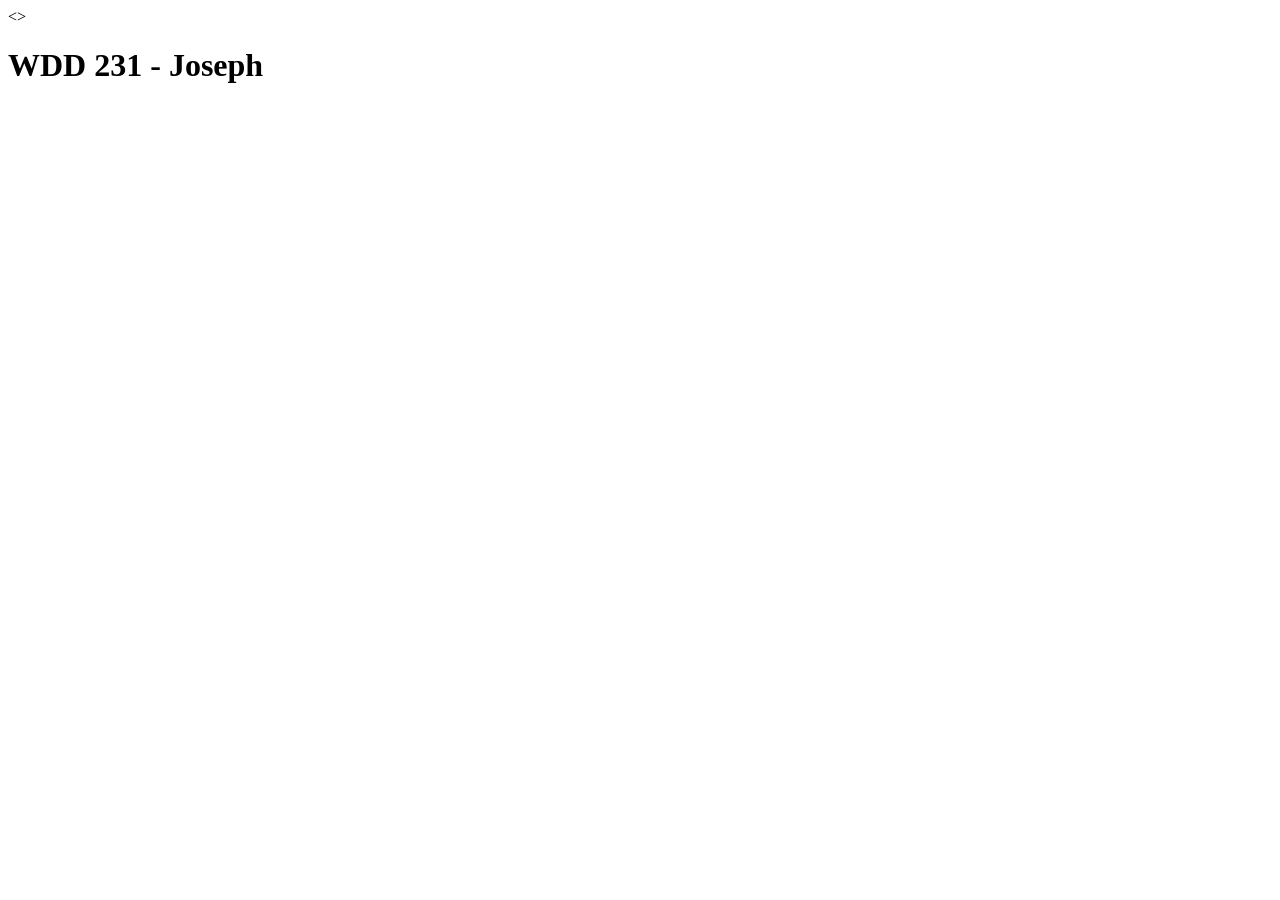
==== index.html @ 978e75be "initial commit" ====
<!DOCTYPE html>
<html lang="en">
<head>
    <meta charset="UTF-8">
    <meta name="viewport" content="width=device-width, initial-scale=1.0">
    <title>WDD231</title>
</head>
<>
 <h1>WDD 231 - Joseph</h1>
</body>
</html>
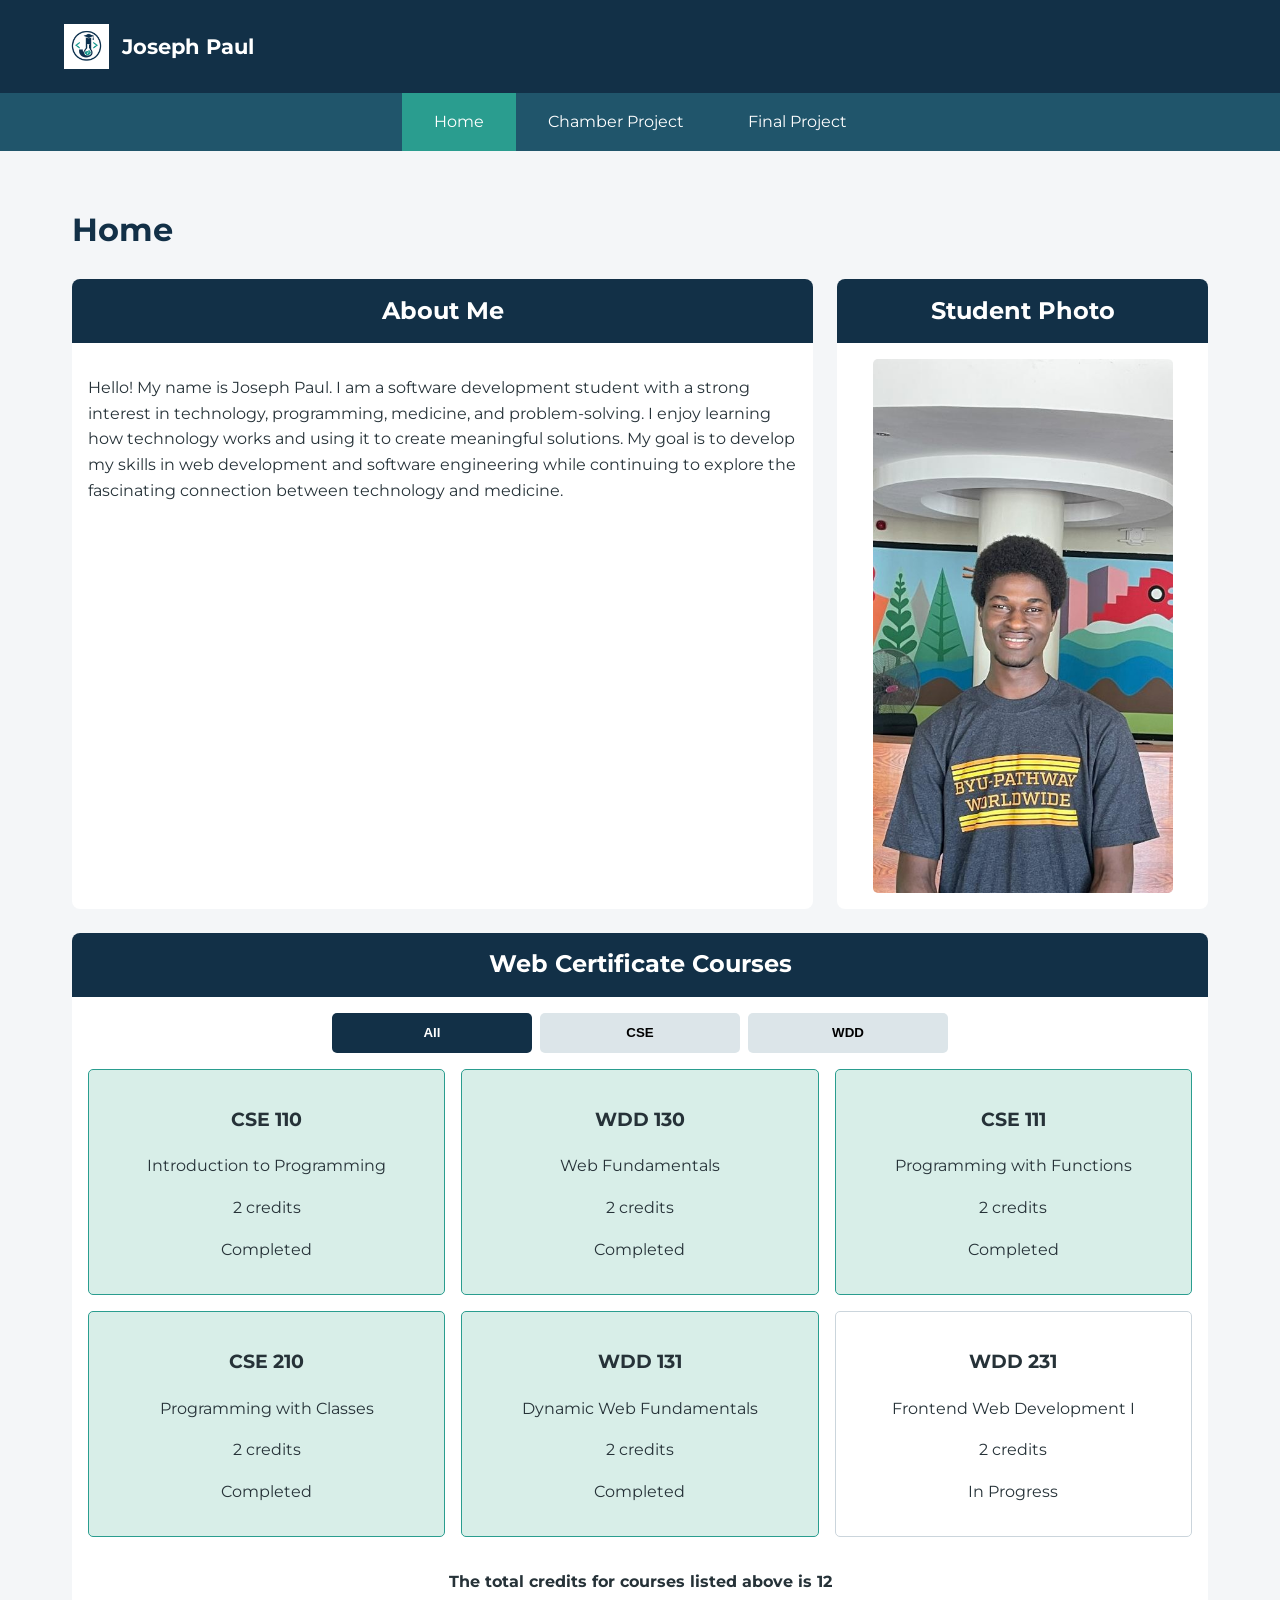
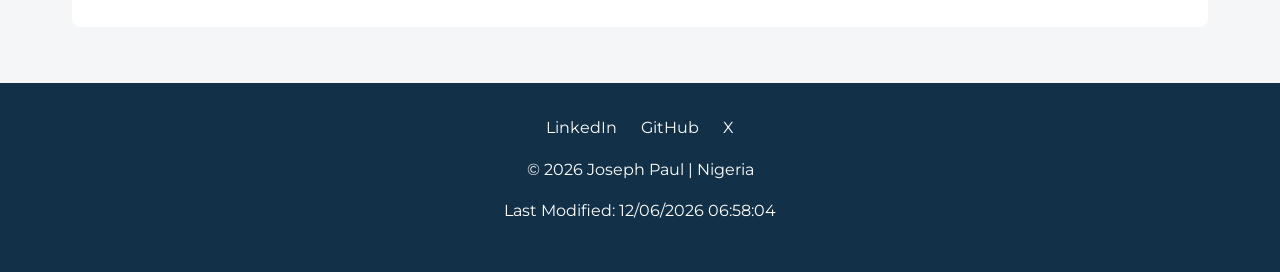
==== commit 3cb3d2f5: "WDD 231 course homepage with responsive design and dynamic features" ====
--- a/index.html
+++ b/index.html
@@ -3,9 +3,114 @@
 <head>
     <meta charset="UTF-8">
     <meta name="viewport" content="width=device-width, initial-scale=1.0">
-    <title>WDD231</title>
+
+    <meta name="description" content="Joseph Paul's WDD 231 course homepage showcasing web development courses, personal information, and programming progress.">
+    <meta name="author" content="Joseph Paul">
+
+    <title>Joseph Paul | WDD 231 Course Home Page</title>
+
+    <link rel="preconnect" href="https://fonts.googleapis.com">
+    <link rel="preconnect" href="https://fonts.gstatic.com" crossorigin>
+    <link href="https://fonts.googleapis.com/css2?family=Montserrat:wght@400;500;600;700&display=swap" rel="stylesheet">
+
+    <link rel="stylesheet" href="styles/small.css">
+    <link rel="stylesheet" href="styles/larger.css">
+
+    <script src="scripts/navigation.js" defer></script>
+    <script src="scripts/date.js" defer></script>
+    <script src="scripts/courses.js" defer></script>
 </head>
-<>
- <h1>WDD 231 - Joseph</h1>
+
+<body>
+
+    <header>
+        <div class="site-branding">
+            <img src="images/logo.svg" alt="Joseph Paul logo">
+            <span>Joseph Paul</span>
+        </div>
+
+        <button id="menu-button" aria-label="Open navigation menu" aria-expanded="false">
+            ☰
+        </button>
+    </header>
+
+    <nav id="navigation">
+        <a href="index.html" class="active">Home</a>
+        <a href="chamber/index.html">Chamber Project</a>
+        <a href="project/index.html">Final Project</a>
+    </nav>
+
+    <main>
+        <h1>Home</h1>
+
+        <div class="home-grid">
+
+            <section class="about-me">
+                <h2>About Me</h2>
+
+                <p>
+                    Hello! My name is Joseph Paul. I am a software development
+                    student with a strong interest in technology, programming,
+                    medicine, and problem-solving. I enjoy learning how
+                    technology works and using it to create meaningful
+                    solutions. My goal is to develop my skills in web
+                    development and software engineering while continuing
+                    to explore the fascinating connection between technology
+                    and medicine.
+                </p>
+            </section>
+
+            <section class="student-photo">
+                <h2>Student Photo</h2>
+
+                <img src="images/joseph.jpg" alt="Photo of Joseph Paul">
+            </section>
+
+        </div>
+
+        <section class="certificate-courses">
+            <h2>Web Certificate Courses</h2>
+
+            <div class="course-filters">
+                <button id="all-courses" class="selected">All</button>
+                <button id="cse-courses">CSE</button>
+                <button id="wdd-courses">WDD</button>
+            </div>
+
+            <div id="course-container" class="course-list">
+                <!-- JavaScript will display the courses here. -->
+            </div>
+
+            <p id="total-credits">
+                The total credits for courses listed above is 0
+            </p>
+
+        </section>
+    </main>
+
+    <footer>
+
+        <div class="social-links">
+            <a href="https://www.linkedin.com/in/joseph-paul-4500922ab/"
+                target="_blank" rel="noopener noreferrer"
+                aria-label="LinkedIn">LinkedIn</a>
+
+            <a href="https://github.com/joseph-paul-b"
+                target="_blank" rel="noopener noreferrer"
+                aria-label="GitHub">GitHub</a>
+
+            <a href="https://x.com/"
+                target="_blank" rel="noopener noreferrer"
+                aria-label="X">X</a>
+        </div>
+
+        <p>
+            &copy; <span id="currentyear"></span> Joseph Paul | Nigeria
+        </p>
+
+        <p id="lastModified"></p>
+
+    </footer>
+
 </body>
 </html>
--- a/styles/small.css
+++ b/styles/small.css
@@ -0,0 +1,180 @@
+/* General Styles */
+* {
+    box-sizing: border-box;
+}
+
+body {
+    margin: 0;
+    font-family: 'Montserrat', sans-serif;
+    background-color: #f4f6f8;
+    color: #263238;
+    line-height: 1.6;
+}
+
+/* Header */
+header {
+    background-color: #123047;
+    color: white;
+    padding: 1rem;
+    display: flex;
+    align-items: center;
+    justify-content: space-between;
+}
+
+.site-branding {
+    display: flex;
+    align-items: center;
+    gap: 0.8rem;
+}
+
+.site-branding img {
+    width: 45px;
+    height: 45px;
+}
+
+.site-branding span {
+    font-size: 1.3rem;
+    font-weight: 700;
+}
+
+#menu-button {
+    background: none;
+    border: none;
+    color: white;
+    font-size: 1.8rem;
+    cursor: pointer;
+}
+
+/* Navigation */
+nav {
+    display: none;
+    flex-direction: column;
+    background-color: #20556b;
+}
+
+nav.open {
+    display: flex;
+}
+
+nav a {
+    color: white;
+    text-decoration: none;
+    padding: 1rem;
+    text-align: center;
+}
+
+nav a:hover,
+nav a.active {
+    background-color: #2a9d8f;
+}
+
+/* Main Content */
+main {
+    padding: 1rem;
+    max-width: 1200px;
+    margin: 0 auto;
+}
+
+h1 {
+    color: #123047;
+    text-align: center;
+    margin-bottom: 1.5rem;
+}
+
+section {
+    background-color: white;
+    margin-bottom: 1.5rem;
+    border-radius: 8px;
+    overflow: hidden;
+}
+
+section h2 {
+    background-color: #123047;
+    color: white;
+    margin: 0;
+    padding: 0.8rem;
+    text-align: center;
+}
+
+.about-me p {
+    padding: 1rem;
+}
+
+.student-photo img {
+    display: block;
+    width: 100%;
+    max-width: 300px;
+    height: auto;
+    margin: 1rem auto;
+    border-radius: 5px;
+}
+
+/* Course Section */
+.course-filters {
+    display: flex;
+    gap: 0.5rem;
+    padding: 1rem;
+}
+
+.course-filters button {
+    flex: 1;
+    padding: 0.8rem;
+    border: none;
+    border-radius: 5px;
+    background-color: #dce5e9;
+    cursor: pointer;
+    font-weight: 600;
+}
+
+.course-filters button:hover,
+.course-filters button.selected {
+    background-color: #123047;
+    color: white;
+}
+
+.course-list {
+    padding: 0 1rem;
+}
+
+.course-card {
+    padding: 1rem;
+    margin-bottom: 0.7rem;
+    border: 1px solid #cbd5dc;
+    border-radius: 5px;
+    text-align: center;
+}
+
+.course-card.completed {
+    background-color: #d8eee8;
+    border-color: #2a9d8f;
+}
+
+#total-credits {
+    text-align: center;
+    font-weight: 700;
+    padding: 1rem;
+}
+
+/* Footer */
+footer {
+    background-color: #123047;
+    color: white;
+    text-align: center;
+    padding: 1.5rem;
+}
+
+.social-links {
+    display: flex;
+    justify-content: center;
+    gap: 1.5rem;
+    margin-bottom: 1rem;
+}
+
+.social-links a {
+    color: white;
+    text-decoration: none;
+}
+
+.social-links a:hover {
+    color: #94d2bd;
+}
--- a/styles/larger.css
+++ b/styles/larger.css
@@ -0,0 +1,69 @@
+/* Larger Screen Layout */
+@media screen and (min-width: 768px) {
+
+    /* Header */
+    header {
+        padding: 1.5rem 5%;
+    }
+
+    #menu-button {
+        display: none;
+    }
+
+    /* Navigation */
+    nav {
+        display: flex;
+        flex-direction: row;
+        justify-content: center;
+    }
+
+    nav a {
+        padding: 1rem 2rem;
+    }
+
+    /* Main Content */
+    main {
+        padding: 2rem;
+    }
+
+    h1 {
+        text-align: left;
+    }
+
+    /* About Me and Student Photo */
+    .home-grid {
+        display: grid;
+        grid-template-columns: 2fr 1fr;
+        gap: 1.5rem;
+        align-items: stretch;
+    }
+
+    .about-me,
+    .student-photo {
+        margin-bottom: 1.5rem;
+    }
+
+    /* Course Cards */
+    .course-list {
+        display: grid;
+        grid-template-columns: repeat(3, 1fr);
+        gap: 1rem;
+    }
+
+    .course-card {
+        margin-bottom: 0;
+    }
+
+    .course-filters {
+        justify-content: center;
+    }
+
+    .course-filters button {
+        flex: 0 1 200px;
+    }
+
+    /* Footer */
+    footer {
+        padding: 2rem;
+    }
+}
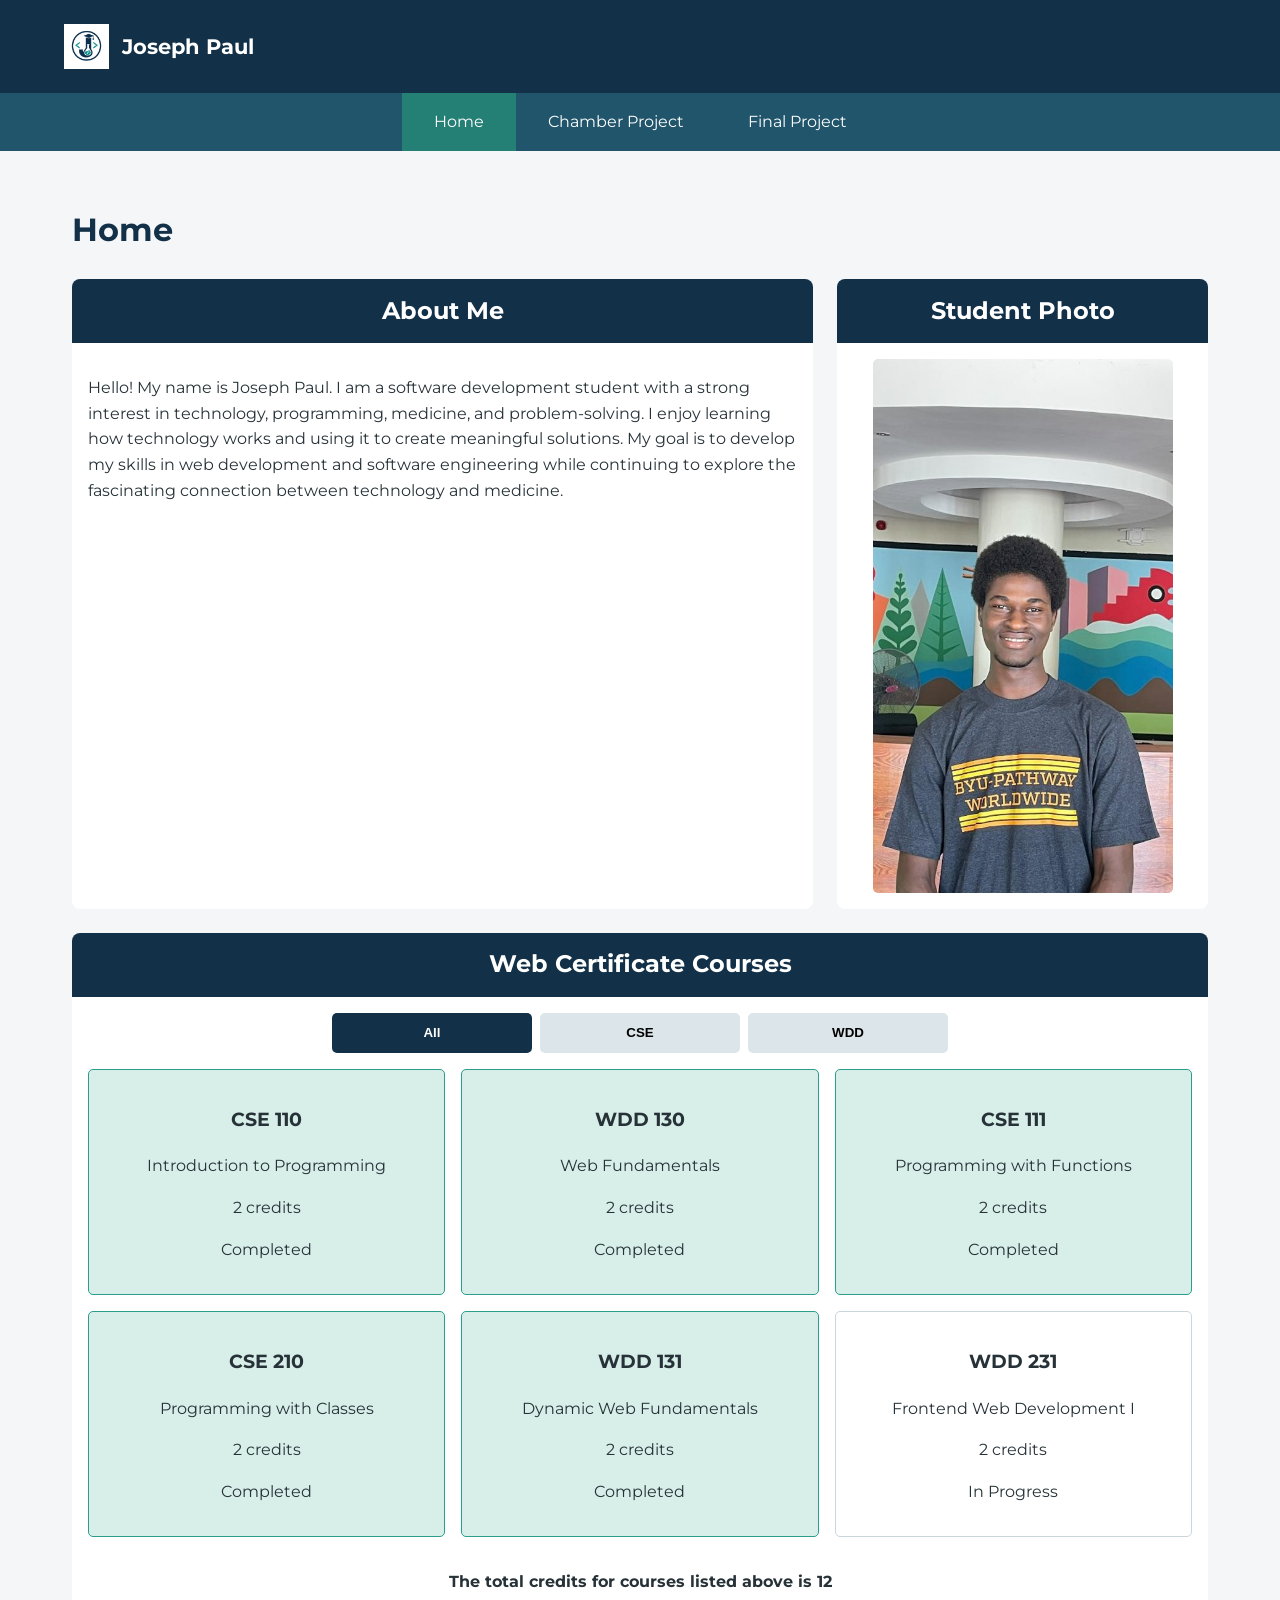
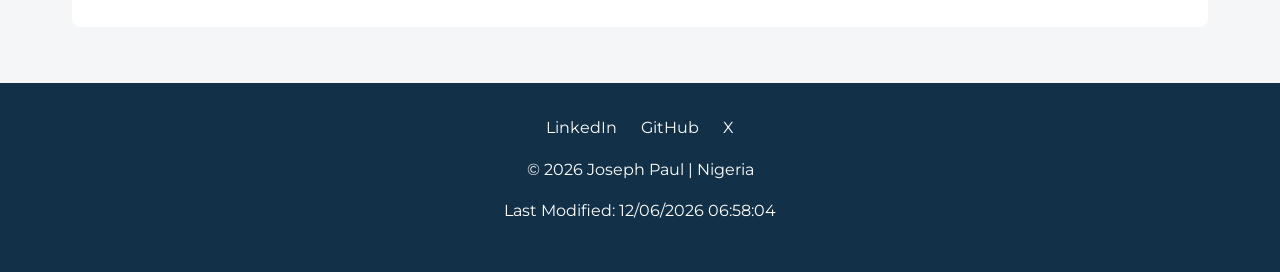
==== commit 1e60a92a: "Add custom favicon to course homepage" ====
--- a/index.html
+++ b/index.html
@@ -8,7 +8,7 @@
     <meta name="author" content="Joseph Paul">
 
     <title>Joseph Paul | WDD 231 Course Home Page</title>
-
+    <link rel="icon" href="favicon.ico">
     <link rel="preconnect" href="https://fonts.googleapis.com">
     <link rel="preconnect" href="https://fonts.gstatic.com" crossorigin>
     <link href="https://fonts.googleapis.com/css2?family=Montserrat:wght@400;500;600;700&display=swap" rel="stylesheet">
--- a/styles/small.css
+++ b/styles/small.css
@@ -65,7 +65,7 @@
 
 nav a:hover,
 nav a.active {
-    background-color: #2a9d8f;
+    background-color: #247f74;
 }
 
 /* Main Content */
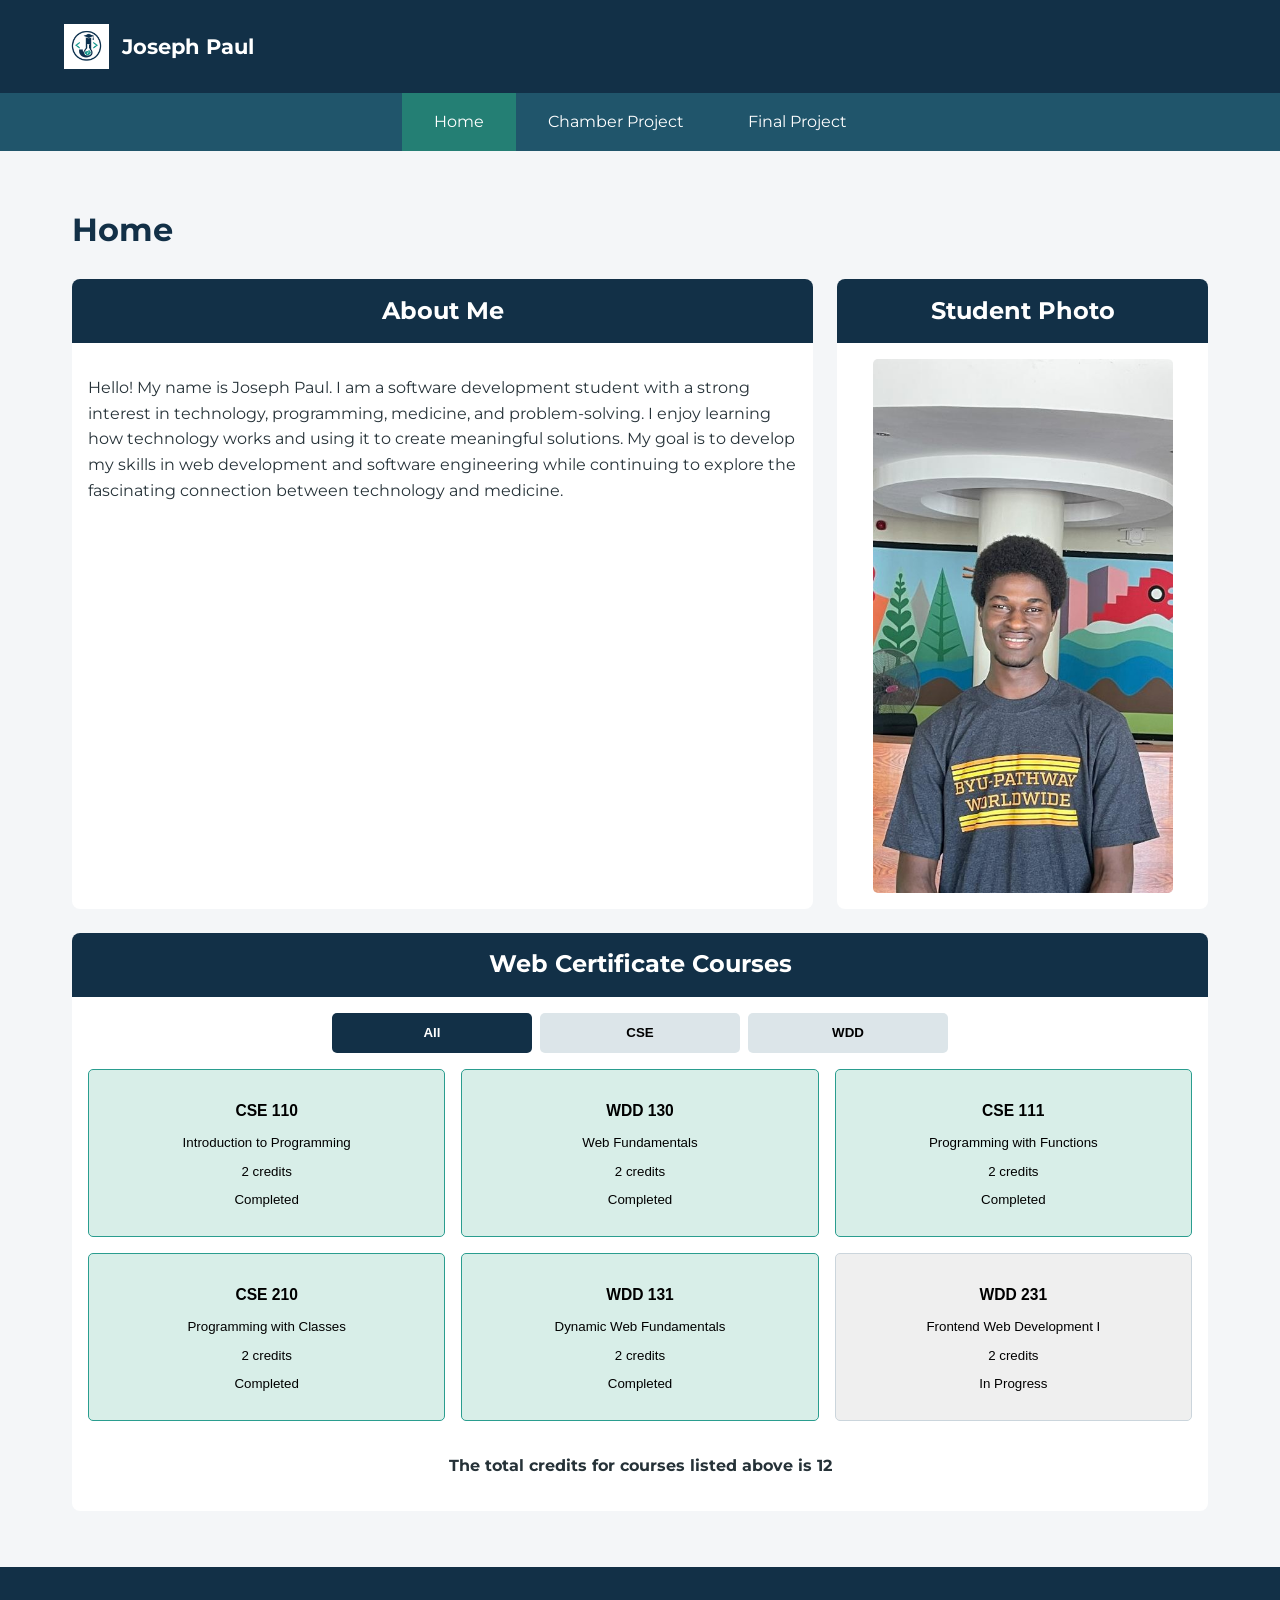
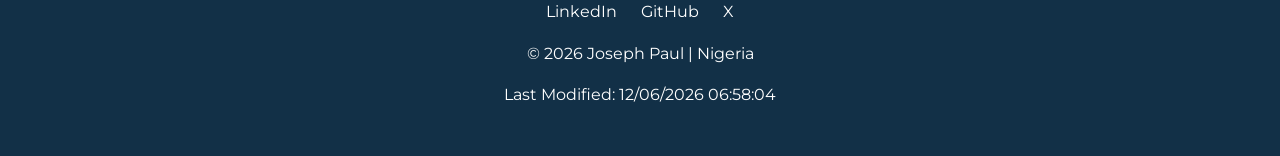
==== commit ea1617b0: "add course details modal with interactive course cards" ====
--- a/index.html
+++ b/index.html
@@ -6,7 +6,16 @@
 
     <meta name="description" content="Joseph Paul's WDD 231 course homepage showcasing web development courses, personal information, and programming progress.">
     <meta name="author" content="Joseph Paul">
+    <!-- Open Graph Meta Tags -->
+    <meta property="og:title" content="Joseph Paul | WDD 231 Course Home Page">
 
+    <meta property="og:description" content="Explore Joseph Paul's journey in frontend development, web technologies, programming projects, and the connection between technology and medicine.">
+
+    <meta property="og:image" content="https://joseph-paul-b.github.io/wdd231/images/social-preview.png">
+
+    <meta property="og:url" content="https://joseph-paul-b.github.io/wdd231/index.html">   
+
+    <meta property="og:type" content="website">
     <title>Joseph Paul | WDD 231 Course Home Page</title>
     <link rel="icon" href="favicon.ico">
     <link rel="preconnect" href="https://fonts.googleapis.com">
@@ -85,7 +94,11 @@
                 The total credits for courses listed above is 0
             </p>
 
-        </section>
+              </section>
+
+        <!-- Course Details Modal -->
+        <dialog id="course-details"></dialog>
+
     </main>
 
     <footer>
--- a/styles/small.css
+++ b/styles/small.css
@@ -177,4 +177,28 @@
 
 .social-links a:hover {
     color: #94d2bd;
+}
+/* Course Details Modal */
+dialog {
+    width: 90%;
+    max-width: 550px;
+    padding: 1.5rem;
+    border: none;
+    border-radius: 8px;
+    background-color: white;
+    color: #263238;
+    box-shadow: 0 4px 15px rgba(0, 0, 0, 0.3);
+}
+
+dialog::backdrop {
+    background-color: rgba(0, 0, 0, 0.6);
+}
+
+dialog button {
+    display: block;
+    margin-left: auto;
+    border: none;
+    background: none;
+    font-size: 1.3rem;
+    cursor: pointer;
 }
